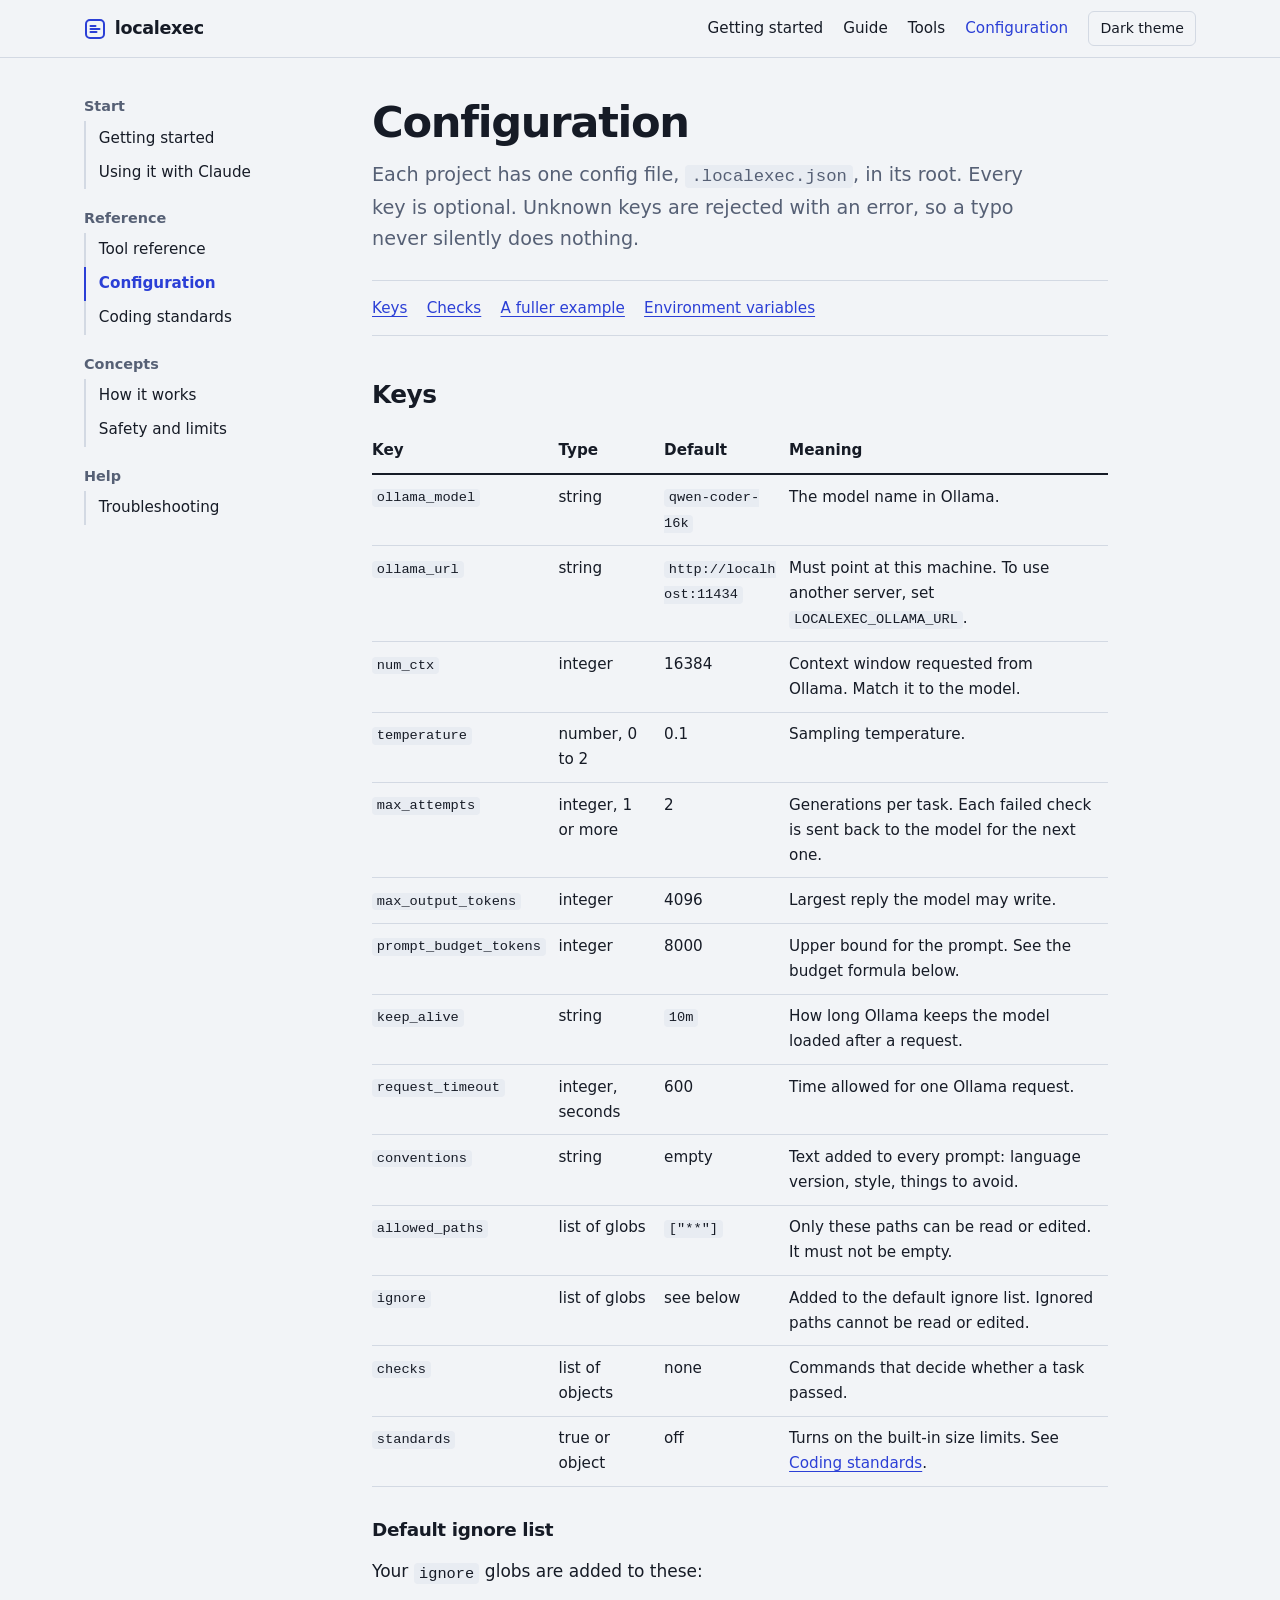
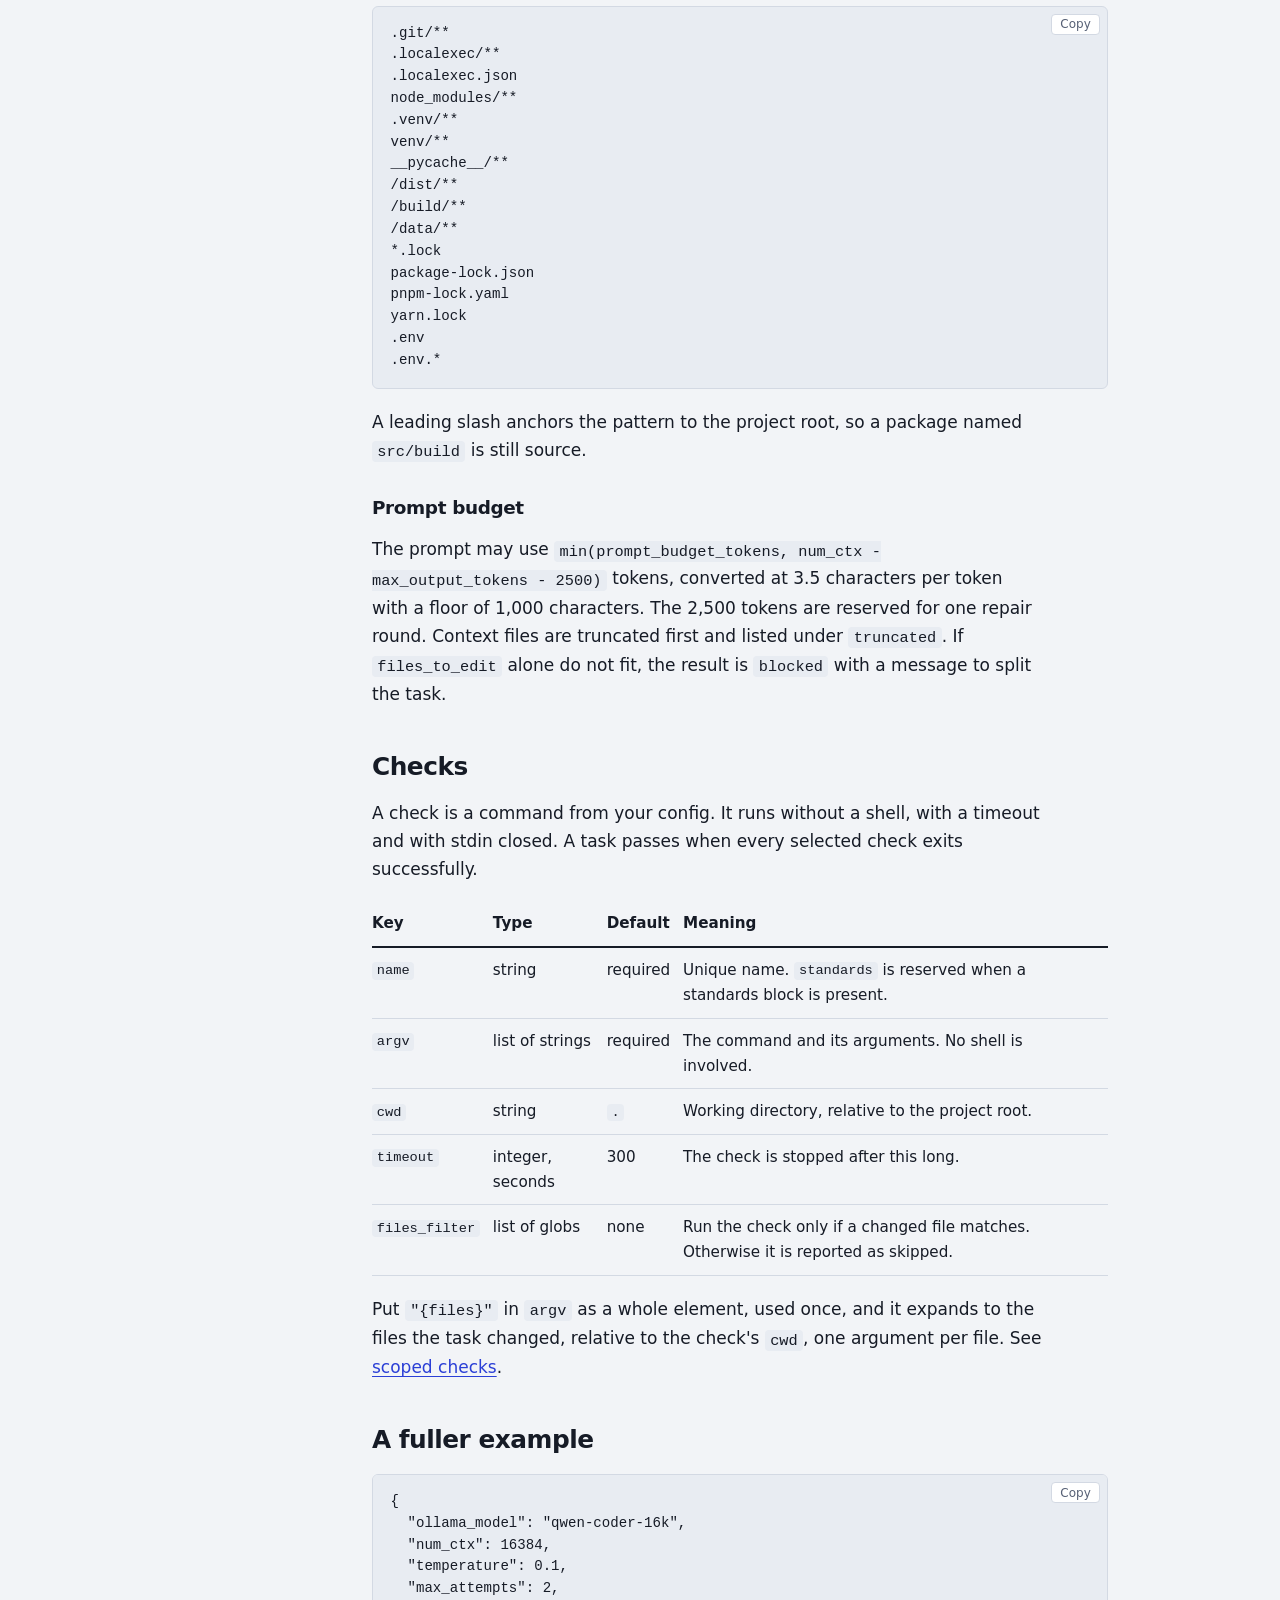
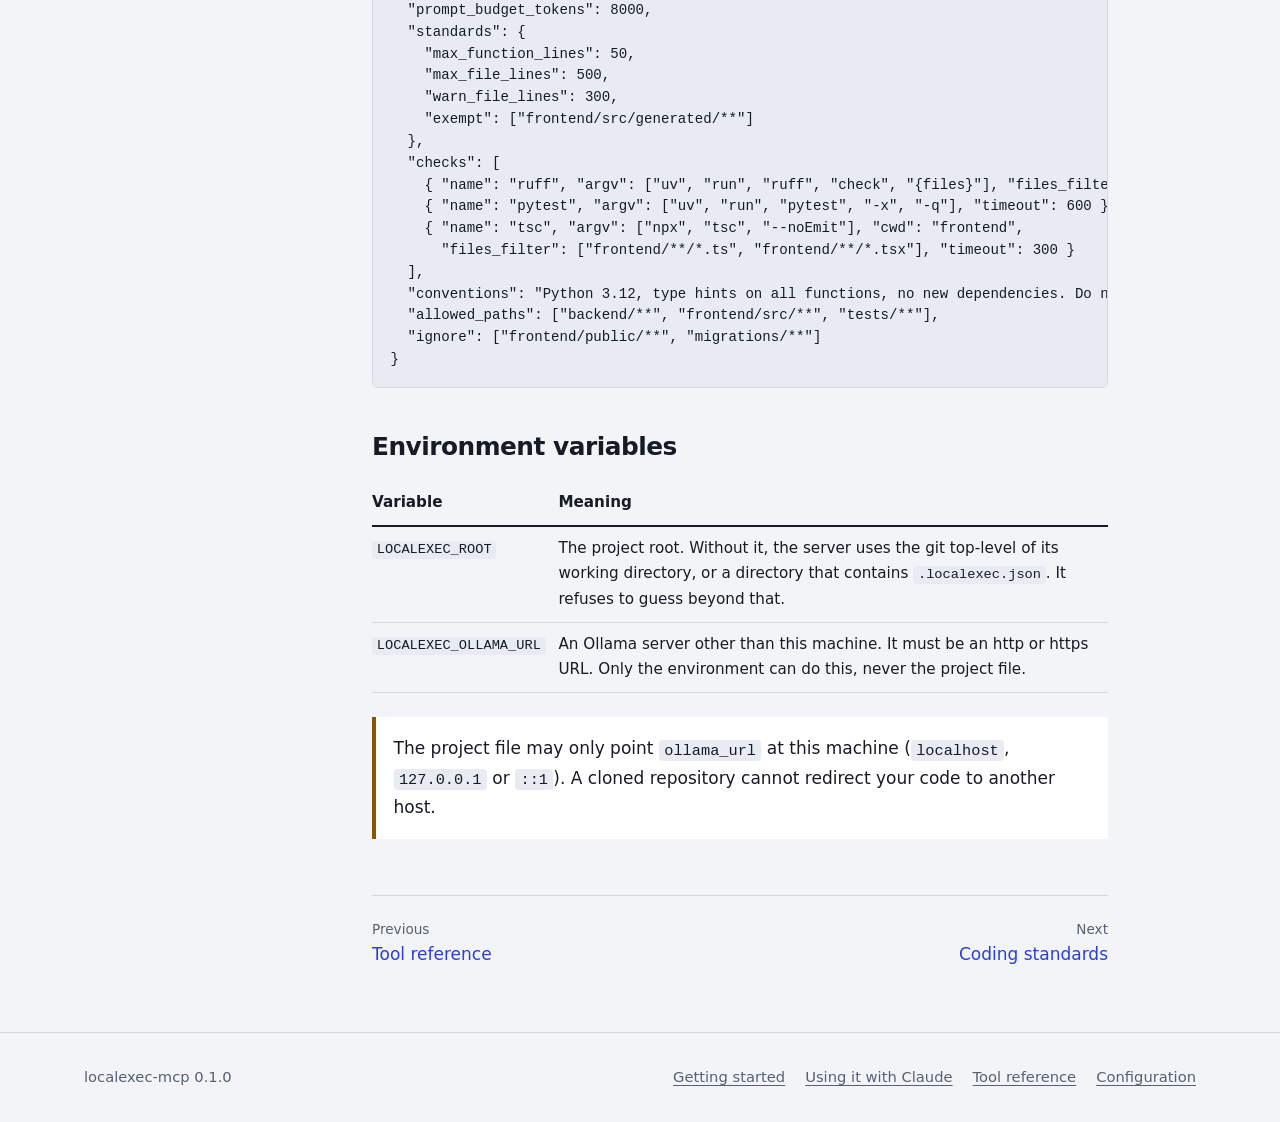
==== docs/configuration.html @ 791b04f5 "docs(site): add the tool, configuration, standards and design pages The site now documents every too" ====
<!doctype html>
<html lang="en" class="no-js">
<head>
<meta charset="utf-8">
<meta name="viewport" content="width=device-width, initial-scale=1">
<meta name="color-scheme" content="light dark">
<title>Configuration | localexec</title>
<meta name="description" content="Every key in .localexec.json, the environment variables and their defaults.">
<meta property="og:title" content="Configuration | localexec">
<meta property="og:description" content="Every key in .localexec.json, the environment variables and their defaults.">
<link rel="icon" href="data:image/svg+xml,%3Csvg xmlns='http://www.w3.org/2000/svg' viewBox='0 0 22 22' fill='none' stroke='%232b3fd6' stroke-width='2' stroke-linecap='round'%3E%3Crect x='2' y='2' width='18' height='18' rx='4'/%3E%3Cpath d='M6.5 8h5M6.5 11h9M6.5 14h6'/%3E%3C/svg%3E">
<link rel="stylesheet" href="assets/style.css">
<script>try{var t=localStorage.getItem('localexec-theme');if(t)document.documentElement.setAttribute('data-theme',t)}catch(e){}</script>
</head>
<body>
<a class="skip" href="#main">Skip to content</a>
<header class="site-header"><div class="bar"><a class="brand" href="index.html"><svg width="22" height="22" viewBox="0 0 22 22" fill="none" stroke="currentColor" stroke-width="2" stroke-linecap="round" aria-hidden="true"><rect x="2" y="2" width="18" height="18" rx="4"/><path d="M6.5 8h5M6.5 11h9M6.5 14h6"/></svg>localexec</a><nav aria-label="Primary"><a href="getting-started.html" class="hide-sm">Getting started</a><a href="guide.html" class="hide-sm">Guide</a><a href="tools.html" class="hide-sm">Tools</a><a href="configuration.html" aria-current="page" class="hide-sm">Configuration</a><button class="theme" type="button">Dark theme</button></nav></div></header>
<div class="docs"><nav class="sidebar" aria-label="Documentation"><h2>Start</h2><ul><li><a href="getting-started.html">Getting started</a></li><li><a href="guide.html">Using it with Claude</a></li></ul><h2>Reference</h2><ul><li><a href="tools.html">Tool reference</a></li><li><a href="configuration.html" aria-current="page">Configuration</a></li><li><a href="standards.html">Coding standards</a></li></ul><h2>Concepts</h2><ul><li><a href="how-it-works.html">How it works</a></li><li><a href="safety.html">Safety and limits</a></li></ul><h2>Help</h2><ul><li><a href="troubleshooting.html">Troubleshooting</a></li></ul></nav><main id="main"><article><h1>Configuration</h1><p class="lead">Each project has one config file, <code>.localexec.json</code>, in its root. Every key is optional. Unknown keys are rejected with an error, so a typo never silently does nothing.</p><ul class="toc"><li><a href="#keys">Keys</a></li><li><a href="#checks">Checks</a></li><li><a href="#example">A fuller example</a></li><li><a href="#environment">Environment variables</a></li></ul><h2 id="keys">Keys</h2><div class="table-wrap"><table><thead><tr><th>Key</th><th>Type</th><th>Default</th><th>Meaning</th></tr></thead><tbody><tr><td><code>ollama_model</code></td><td>string</td><td><code>qwen-coder-16k</code></td><td>The model name in Ollama.</td></tr><tr><td><code>ollama_url</code></td><td>string</td><td><code>http://localhost:11434</code></td><td>Must point at this machine. To use another server, set <code>LOCALEXEC_OLLAMA_URL</code>.</td></tr><tr><td><code>num_ctx</code></td><td>integer</td><td>16384</td><td>Context window requested from Ollama. Match it to the model.</td></tr><tr><td><code>temperature</code></td><td>number, 0 to 2</td><td>0.1</td><td>Sampling temperature.</td></tr><tr><td><code>max_attempts</code></td><td>integer, 1 or more</td><td>2</td><td>Generations per task. Each failed check is sent back to the model for the next one.</td></tr><tr><td><code>max_output_tokens</code></td><td>integer</td><td>4096</td><td>Largest reply the model may write.</td></tr><tr><td><code>prompt_budget_tokens</code></td><td>integer</td><td>8000</td><td>Upper bound for the prompt. See the budget formula below.</td></tr><tr><td><code>keep_alive</code></td><td>string</td><td><code>10m</code></td><td>How long Ollama keeps the model loaded after a request.</td></tr><tr><td><code>request_timeout</code></td><td>integer, seconds</td><td>600</td><td>Time allowed for one Ollama request.</td></tr><tr><td><code>conventions</code></td><td>string</td><td>empty</td><td>Text added to every prompt: language version, style, things to avoid.</td></tr><tr><td><code>allowed_paths</code></td><td>list of globs</td><td><code>["**"]</code></td><td>Only these paths can be read or edited. It must not be empty.</td></tr><tr><td><code>ignore</code></td><td>list of globs</td><td>see below</td><td>Added to the default ignore list. Ignored paths cannot be read or edited.</td></tr><tr><td><code>checks</code></td><td>list of objects</td><td>none</td><td>Commands that decide whether a task passed.</td></tr><tr><td><code>standards</code></td><td>true or object</td><td>off</td><td>Turns on the built-in size limits. See <a href="standards.html">Coding standards</a>.</td></tr></tbody></table></div><h3 id="ignore">Default ignore list</h3><p>Your <code>ignore</code> globs are added to these:</p><pre><code>.git/**
.localexec/**
.localexec.json
node_modules/**
.venv/**
venv/**
__pycache__/**
/dist/**
/build/**
/data/**
*.lock
package-lock.json
pnpm-lock.yaml
yarn.lock
.env
.env.*</code></pre><p>A leading slash anchors the pattern to the project root, so a package named <code>src/build</code> is still source.</p><h3 id="budget">Prompt budget</h3><p>The prompt may use <code>min(prompt_budget_tokens, num_ctx - max_output_tokens - 2500)</code> tokens, converted at 3.5 characters per token with a floor of 1,000 characters. The 2,500 tokens are reserved for one repair round. Context files are truncated first and listed under <code>truncated</code>. If <code>files_to_edit</code> alone do not fit, the result is <code>blocked</code> with a message to split the task.</p><h2 id="checks">Checks</h2><p>A check is a command from your config. It runs without a shell, with a timeout and with stdin closed. A task passes when every selected check exits successfully.</p><div class="table-wrap"><table><thead><tr><th>Key</th><th>Type</th><th>Default</th><th>Meaning</th></tr></thead><tbody><tr><td><code>name</code></td><td>string</td><td>required</td><td>Unique name. <code>standards</code> is reserved when a standards block is present.</td></tr><tr><td><code>argv</code></td><td>list of strings</td><td>required</td><td>The command and its arguments. No shell is involved.</td></tr><tr><td><code>cwd</code></td><td>string</td><td><code>.</code></td><td>Working directory, relative to the project root.</td></tr><tr><td><code>timeout</code></td><td>integer, seconds</td><td>300</td><td>The check is stopped after this long.</td></tr><tr><td><code>files_filter</code></td><td>list of globs</td><td>none</td><td>Run the check only if a changed file matches. Otherwise it is reported as skipped.</td></tr></tbody></table></div><p>Put <code>"{files}"</code> in <code>argv</code> as a whole element, used once, and it expands to the files the task changed, relative to the check's <code>cwd</code>, one argument per file. See <a href="standards.html#scoped">scoped checks</a>.</p><h2 id="example">A fuller example</h2><pre><code>{
  "ollama_model": "qwen-coder-16k",
  "num_ctx": 16384,
  "temperature": 0.1,
  "max_attempts": 2,
  "prompt_budget_tokens": 8000,
  "standards": {
    "max_function_lines": 50,
    "max_file_lines": 500,
    "warn_file_lines": 300,
    "exempt": ["frontend/src/generated/**"]
  },
  "checks": [
    { "name": "ruff", "argv": ["uv", "run", "ruff", "check", "{files}"], "files_filter": ["*.py"], "timeout": 120 },
    { "name": "pytest", "argv": ["uv", "run", "pytest", "-x", "-q"], "timeout": 600 },
    { "name": "tsc", "argv": ["npx", "tsc", "--noEmit"], "cwd": "frontend",
      "files_filter": ["frontend/**/*.ts", "frontend/**/*.tsx"], "timeout": 300 }
  ],
  "conventions": "Python 3.12, type hints on all functions, no new dependencies. Do not touch tests unless the spec says so.",
  "allowed_paths": ["backend/**", "frontend/src/**", "tests/**"],
  "ignore": ["frontend/public/**", "migrations/**"]
}</code></pre><h2 id="environment">Environment variables</h2><div class="table-wrap"><table><thead><tr><th>Variable</th><th>Meaning</th></tr></thead><tbody><tr><td><code>LOCALEXEC_ROOT</code></td><td>The project root. Without it, the server uses the git top-level of its working directory, or a directory that contains <code>.localexec.json</code>. It refuses to guess beyond that.</td></tr><tr><td><code>LOCALEXEC_OLLAMA_URL</code></td><td>An Ollama server other than this machine. It must be an http or https URL. Only the environment can do this, never the project file.</td></tr></tbody></table></div><div class="callout warn"><p>The project file may only point <code>ollama_url</code> at this machine (<code>localhost</code>, <code>127.0.0.1</code> or <code>::1</code>). A cloned repository cannot redirect your code to another host.</p></div><div class="pager"><a class="prev" href="tools.html"><small>Previous</small>Tool reference</a><a class="next" href="standards.html"><small>Next</small>Coding standards</a></div></article></main></div>
<footer class="site-footer"><div class="wrap"><span>localexec-mcp 0.1.0</span><span><a href="getting-started.html">Getting started</a><a href="guide.html">Using it with Claude</a><a href="tools.html">Tool reference</a><a href="configuration.html">Configuration</a></span></div></footer>
<script src="assets/site.js"></script>
</body>
</html>
---- docs/assets/style.css ----
:root {
  --paper: #f2f4f7; --surface: #ffffff; --ink: #161b26; --muted: #566075; --rule: #d3d9e3;
  --accent: #2b3fd6; --on-accent: #ffffff; --pass: #13734a; --fail: #b3261e; --warn: #8a5700; --code: #e8ecf2;
  --font: system-ui, -apple-system, "Segoe UI", Roboto, "Helvetica Neue", Arial, sans-serif;
  --mono: ui-monospace, "Cascadia Code", "SF Mono", Menlo, Consolas, "Liberation Mono", monospace;
  color-scheme: light;
}
@media (prefers-color-scheme: dark) {
  :root:not([data-theme="light"]) {
    --paper: #0e121a; --surface: #151b26; --ink: #e7ebf3; --muted: #9aa5ba; --rule: #263041;
    --accent: #9db0ff; --on-accent: #0e121a; --pass: #5fd49a; --fail: #ff8a80; --warn: #e6b04c; --code: #111826;
    color-scheme: dark;
  }
}
:root[data-theme="dark"] {
  --paper: #0e121a; --surface: #151b26; --ink: #e7ebf3; --muted: #9aa5ba; --rule: #263041;
  --accent: #9db0ff; --on-accent: #0e121a; --pass: #5fd49a; --fail: #ff8a80; --warn: #e6b04c; --code: #111826;
  color-scheme: dark;
}

* { box-sizing: border-box; }
html { -webkit-text-size-adjust: 100%; scroll-padding-top: 5rem; }
body { margin: 0; background: var(--paper); color: var(--ink); font: 400 1.0625rem/1.65 var(--font); }
a { color: var(--accent); text-underline-offset: 0.18em; }
a:hover { text-decoration-thickness: 2px; }
:focus-visible { outline: 3px solid var(--accent); outline-offset: 2px; border-radius: 2px; }
h1, h2, h3 { line-height: 1.15; letter-spacing: -0.02em; font-weight: 760; }
.skip { position: absolute; left: -999px; top: 0.5rem; background: var(--accent); color: var(--on-accent); padding: 0.5rem 0.9rem; z-index: 20; }
.skip:focus { left: 0.5rem; }

/* header */
.site-header { position: sticky; top: 0; z-index: 10; background: var(--paper); border-bottom: 1px solid var(--rule); }
.bar { max-width: 72rem; margin: 0 auto; padding: 0.7rem 1.25rem; display: flex; align-items: center; gap: 1.5rem; }
.brand { display: flex; align-items: center; gap: 0.55rem; font-weight: 780; letter-spacing: -0.02em; font-size: 1.1rem; color: var(--ink); text-decoration: none; }
.brand svg { color: var(--accent); }
.bar nav { margin-left: auto; display: flex; gap: 1.25rem; align-items: center; }
.bar nav a { color: var(--ink); text-decoration: none; font-size: 0.95rem; }
.bar nav a:hover, .bar nav a[aria-current="page"] { color: var(--accent); }
.theme { font: inherit; font-size: 0.88rem; color: var(--ink); background: transparent; border: 1px solid var(--rule); border-radius: 6px; padding: 0.3rem 0.7rem; cursor: pointer; }
.theme:hover { border-color: var(--accent); }
.no-js .theme { display: none; }

/* shared blocks */
.wrap { max-width: 72rem; margin: 0 auto; padding: 4rem 1.25rem; }
.band { border-top: 1px solid var(--rule); }
.btn { display: inline-block; padding: 0.7rem 1.25rem; border-radius: 6px; font-weight: 650; text-decoration: none; border: 2px solid var(--accent); }
.btn.primary { background: var(--accent); color: var(--on-accent); }
.btn.quiet { color: var(--accent); }
.btn:hover { text-decoration: underline; text-decoration-thickness: 2px; }
code { font-family: var(--mono); font-size: 0.9em; background: var(--code); padding: 0.1em 0.35em; border-radius: 4px; }
pre { position: relative; background: var(--code); border: 1px solid var(--rule); border-radius: 6px; padding: 1rem 1.1rem; overflow: auto; font: 0.88rem/1.55 var(--mono); margin: 1.2rem 0; }
:not(pre) > code { overflow-wrap: anywhere; }
td:first-child code { overflow-wrap: normal; white-space: nowrap; }
pre code { background: none; padding: 0; font-size: inherit; }
.has-copy { padding-right: 4.6rem; }
.copy { position: absolute; top: 0.45rem; right: 0.45rem; font: 0.75rem var(--font); color: var(--muted); background: var(--surface); border: 1px solid var(--rule); border-radius: 4px; padding: 0.15rem 0.5rem; cursor: pointer; }
.copy:hover { color: var(--accent); border-color: var(--accent); }
table { width: 100%; border-collapse: collapse; font-size: 0.95rem; }
th, td { text-align: left; vertical-align: top; padding: 0.6rem 0.8rem 0.6rem 0; border-bottom: 1px solid var(--rule); }
th { font-weight: 650; border-bottom: 2px solid var(--ink); }
.table-wrap { overflow-x: auto; margin: 1.2rem 0; }
.callout { border-left: 4px solid var(--accent); background: var(--surface); padding: 0.8rem 1.1rem; margin: 1.5rem 0; }
.callout.warn { border-color: var(--warn); }
.callout p { margin: 0.3rem 0; }
.st { font-weight: 700; }
.st.passed { color: var(--pass); } .st.failed, .st.error { color: var(--fail); } .st.blocked, .st.edit_failed { color: var(--warn); }

/* landing: hero and ticket */
.hero { max-width: 72rem; margin: 0 auto; padding: 4.5rem 1.25rem 4rem; display: grid; grid-template-columns: minmax(0, 1fr) minmax(0, 1.05fr); gap: 3.5rem; align-items: start; }
.hero h1 { font-size: clamp(2.4rem, 5.4vw, 4.1rem); line-height: 1.02; letter-spacing: -0.035em; margin: 0 0 1.4rem; max-width: 11ch; }
.hero .lede { font-size: 1.2rem; color: var(--muted); max-width: 33rem; margin: 0 0 2rem; }
.hero .actions { display: flex; flex-wrap: wrap; gap: 0.8rem; }
.ticket { position: relative; background: var(--surface); border: 1px solid var(--rule); border-radius: 8px; font-size: 0.9rem; box-shadow: 0 18px 40px -26px rgba(22, 27, 38, 0.55); }
.ticket-head { display: flex; justify-content: space-between; gap: 1rem; padding: 0.8rem 1.1rem; border-bottom: 1px solid var(--rule); font: 0.82rem var(--mono); color: var(--muted); }
.ticket-head b { color: var(--ink); font-weight: 650; }
.ticket section { position: relative; padding: 1rem 1.1rem 1.1rem; }
.ticket section + section { border-top: 2px dashed var(--rule); }
.ticket section + section::before, .ticket section + section::after { content: ""; position: absolute; top: -10px; width: 18px; height: 18px; border-radius: 50%; background: var(--paper); border: 1px solid var(--rule); }
.ticket section + section::before { left: -10px; }
.ticket section + section::after { right: -10px; }
.ticket h2 { font: 650 0.8rem/1.2 var(--font); color: var(--muted); letter-spacing: 0; margin: 0 0 0.6rem; }
.ticket pre { margin: 0; border: 0; background: transparent; padding: 0; font-size: 0.82rem; white-space: pre-wrap; overflow: visible; }
.diff .add { display: block; background: rgba(19, 115, 74, 0.16); }
.diff .del { display: block; background: rgba(179, 38, 30, 0.14); }
.stamp { position: absolute; right: 1.1rem; top: 0.75rem; border: 2px solid var(--pass); color: var(--pass); border-radius: 4px; padding: 0.05rem 0.5rem; font: 700 0.85rem var(--mono); transform: rotate(-3deg); }
@media (prefers-reduced-motion: no-preference) {
  .ticket section { animation: feed 0.6s cubic-bezier(0.2, 0.7, 0.2, 1) both; }
  .ticket section:nth-of-type(2) { animation-delay: 0.18s; }
  .ticket section:nth-of-type(3) { animation-delay: 0.36s; }
}
@keyframes feed { from { opacity: 0; transform: translateY(-12px); } to { opacity: 1; transform: none; } }

/* landing: sections */
.band h2 { font-size: clamp(1.7rem, 3.2vw, 2.3rem); margin: 0 0 1.6rem; max-width: 24ch; }
.steps { list-style: none; counter-reset: s; padding: 0; margin: 0; display: grid; grid-template-columns: repeat(5, 1fr); gap: 1.5rem; }
.steps li { counter-increment: s; border-top: 2px solid var(--ink); padding-top: 0.9rem; font-size: 0.97rem; }
.steps li::before { content: counter(s); display: block; font: 700 1.5rem/1 var(--font); color: var(--accent); margin-bottom: 0.5rem; }
.steps strong { display: block; margin-bottom: 0.25rem; }
.pairs { display: grid; grid-template-columns: 1fr 1fr; gap: 0 4rem; }
.pairs div { border-top: 1px solid var(--rule); padding: 1.1rem 0 1.4rem; }
.pairs h3 { font-size: 1.15rem; margin: 0 0 0.35rem; }
.pairs p { margin: 0; color: var(--muted); max-width: 34rem; }
.split { display: grid; grid-template-columns: minmax(0, 1fr) minmax(0, 1fr); gap: 4rem; align-items: center; }
.gauge { position: relative; height: 14px; margin: 2.4rem 0 3.1rem; background: linear-gradient(90deg, rgba(19, 115, 74, 0.35) 0 var(--soft, 100%), rgba(138, 87, 0, 0.38) var(--soft, 100%) 100%); border-radius: 3px; }
.gauge::before { content: ""; position: absolute; inset: 0; background: repeating-linear-gradient(90deg, transparent 0 calc(10% - 1px), var(--paper) calc(10% - 1px) 10%); }
.gauge .mark { position: absolute; top: -8px; bottom: -8px; width: 2px; background: var(--ink); }
.gauge .mark span { position: absolute; top: 100%; left: 50%; transform: translateX(-50%); margin-top: 0.3rem; font-size: 0.8rem; white-space: nowrap; color: var(--muted); }
.gauge .mark.end span { left: auto; right: 0; transform: none; }
.gauge-title { font-weight: 650; margin: 0; }
.stack { list-style: none; counter-reset: q; padding: 0; margin: 0; max-width: 46rem; }
.stack > li { counter-increment: q; position: relative; padding: 0 0 1.6rem 3.2rem; }
.stack > li::before { content: counter(q); position: absolute; left: 0; top: -0.15rem; width: 2.1rem; height: 2.1rem; border: 2px solid var(--accent); color: var(--accent); border-radius: 50%; display: grid; place-items: center; font-weight: 700; }
.stack p { margin: 0 0 0.3rem; }
.stack pre { margin: 0.6rem 0 0; }

/* footer */
.site-footer { border-top: 1px solid var(--rule); color: var(--muted); font-size: 0.92rem; }
.site-footer .wrap { padding: 2rem 1.25rem; display: flex; flex-wrap: wrap; gap: 0.6rem 1.5rem; justify-content: space-between; }
.site-footer a { color: var(--muted); }
.site-footer .wrap > span:last-child { display: flex; flex-wrap: wrap; gap: 0.4rem 1.25rem; }

/* docs pages */
.docs { max-width: 72rem; margin: 0 auto; padding: 2.5rem 1.25rem 4rem; display: grid; grid-template-columns: 14.5rem minmax(0, 1fr); gap: 3.5rem; }
.sidebar { position: sticky; top: 5rem; align-self: start; font-size: 0.95rem; }
.sidebar h2 { font-size: 0.9rem; letter-spacing: 0; margin: 1.3rem 0 0.4rem; color: var(--muted); font-weight: 650; }
.sidebar h2:first-child { margin-top: 0; }
.sidebar ul { list-style: none; margin: 0; padding: 0; }
.sidebar a { display: block; padding: 0.28rem 0 0.28rem 0.8rem; border-left: 2px solid var(--rule); color: var(--ink); text-decoration: none; }
.sidebar a:hover { color: var(--accent); border-color: var(--accent); }
.sidebar a[aria-current="page"] { border-color: var(--accent); color: var(--accent); font-weight: 650; }
article { min-width: 0; max-width: 46rem; }
article h1 { font-size: clamp(2rem, 4vw, 2.7rem); letter-spacing: -0.03em; margin: 0 0 0.7rem; }
article .lead { font-size: 1.2rem; color: var(--muted); margin: 0 0 1.6rem; }
article h2 { font-size: 1.55rem; margin: 2.8rem 0 0.8rem; }
article h3 { font-size: 1.15rem; margin: 2rem 0 0.5rem; }
article p, article li { max-width: 42rem; }
article ul, article ol { padding-left: 1.3rem; }
article li { margin: 0.3rem 0; }
.toc { display: flex; flex-wrap: wrap; gap: 0.4rem 1.2rem; list-style: none; padding: 0.9rem 0; margin: 0 0 1rem; border-top: 1px solid var(--rule); border-bottom: 1px solid var(--rule); font-size: 0.95rem; }
.toc li { margin: 0; }
.pager { display: flex; justify-content: space-between; gap: 1rem; margin-top: 3.5rem; padding-top: 1.4rem; border-top: 1px solid var(--rule); }
.pager a { text-decoration: none; display: block; }
.pager small { display: block; color: var(--muted); font-size: 0.85rem; }
.pager .next { text-align: right; margin-left: auto; }

@media (max-width: 900px) {
  .hero, .split, .pairs { grid-template-columns: minmax(0, 1fr); }
  .hero { padding-top: 2.5rem; gap: 2.5rem; }
  .pairs { gap: 0; }
  .steps { grid-template-columns: minmax(0, 1fr); }
  .docs { grid-template-columns: minmax(0, 1fr); gap: 1.5rem; padding-top: 1.5rem; }
  .sidebar { position: static; }
  .sidebar h2 { display: none; }
  .sidebar ul { display: flex; flex-wrap: wrap; gap: 0.4rem; }
  .sidebar a { border: 1px solid var(--rule); border-radius: 999px; padding: 0.25rem 0.8rem; }
  .sidebar a[aria-current="page"] { border-color: var(--accent); }
}
@media (max-width: 640px) {
  .bar nav a.hide-sm { display: none; }
  .wrap { padding: 2.75rem 1.25rem; }
}

.diff span { display: block; }
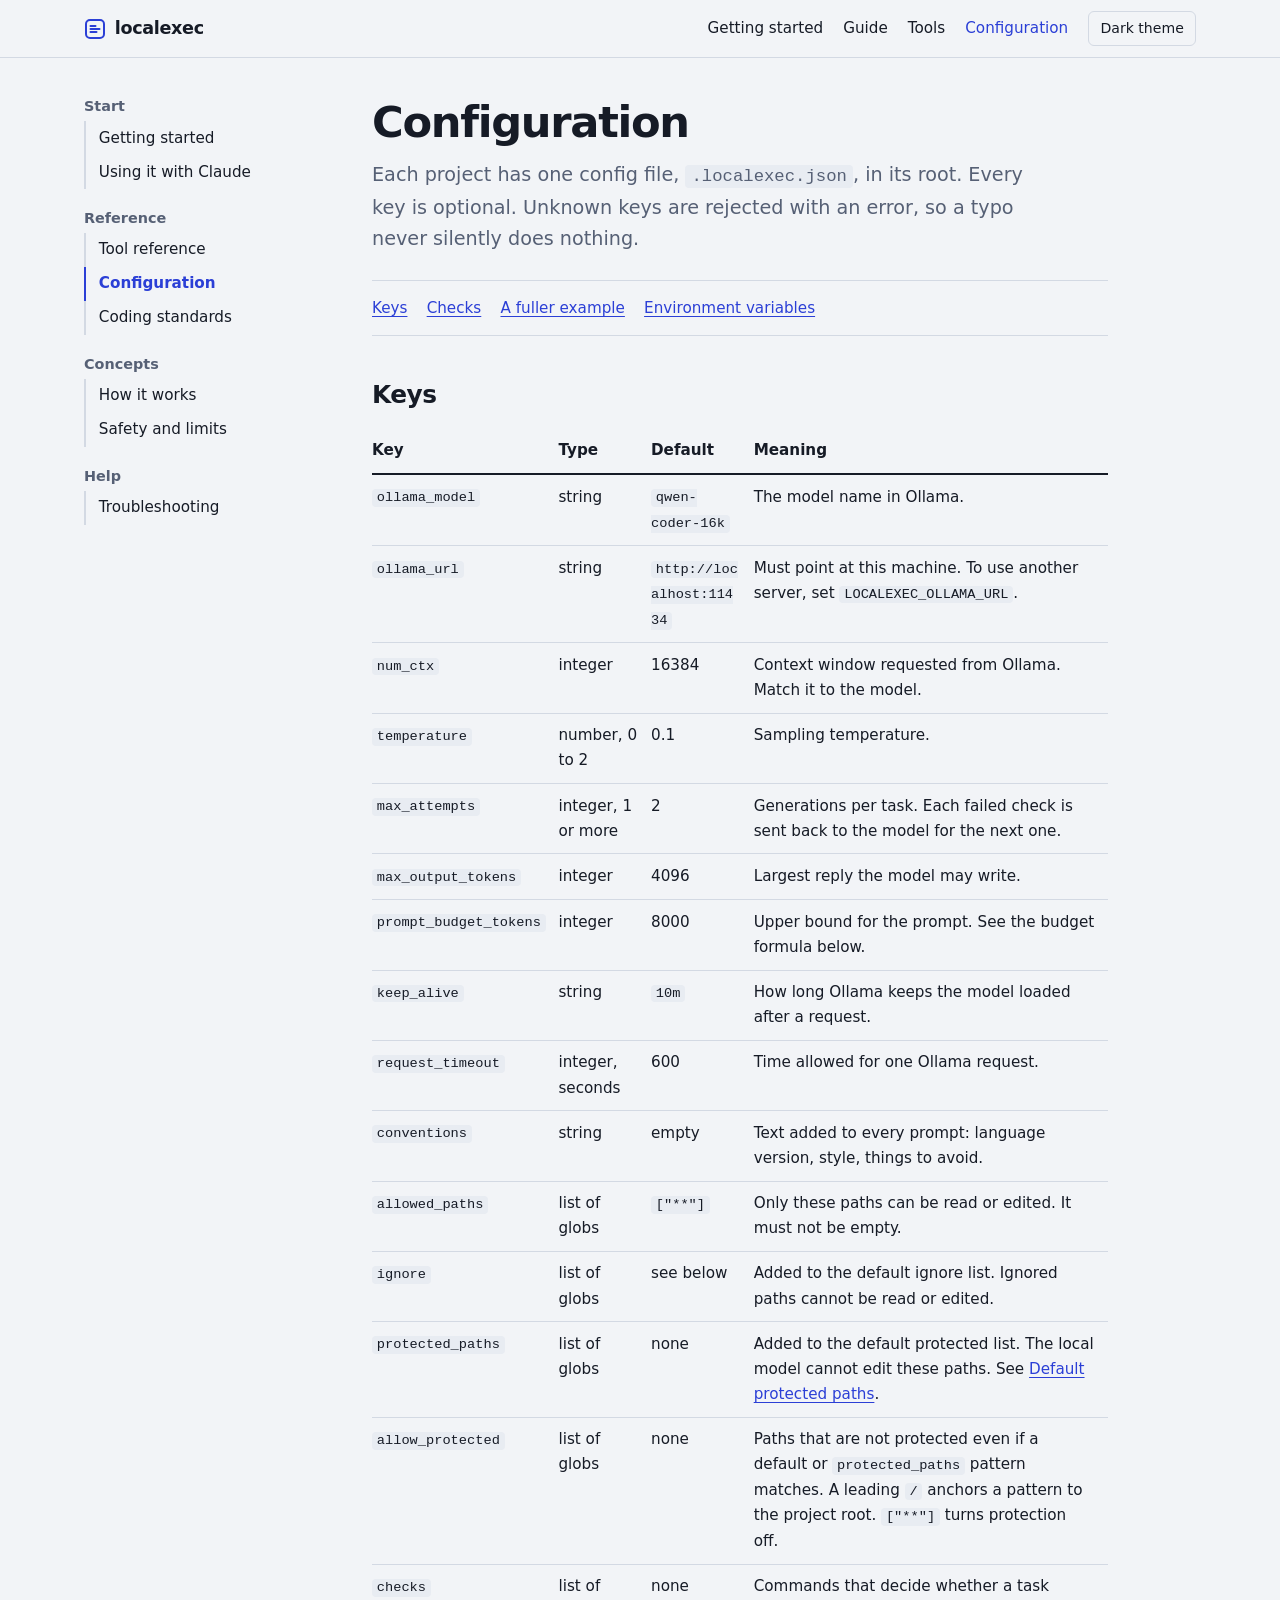
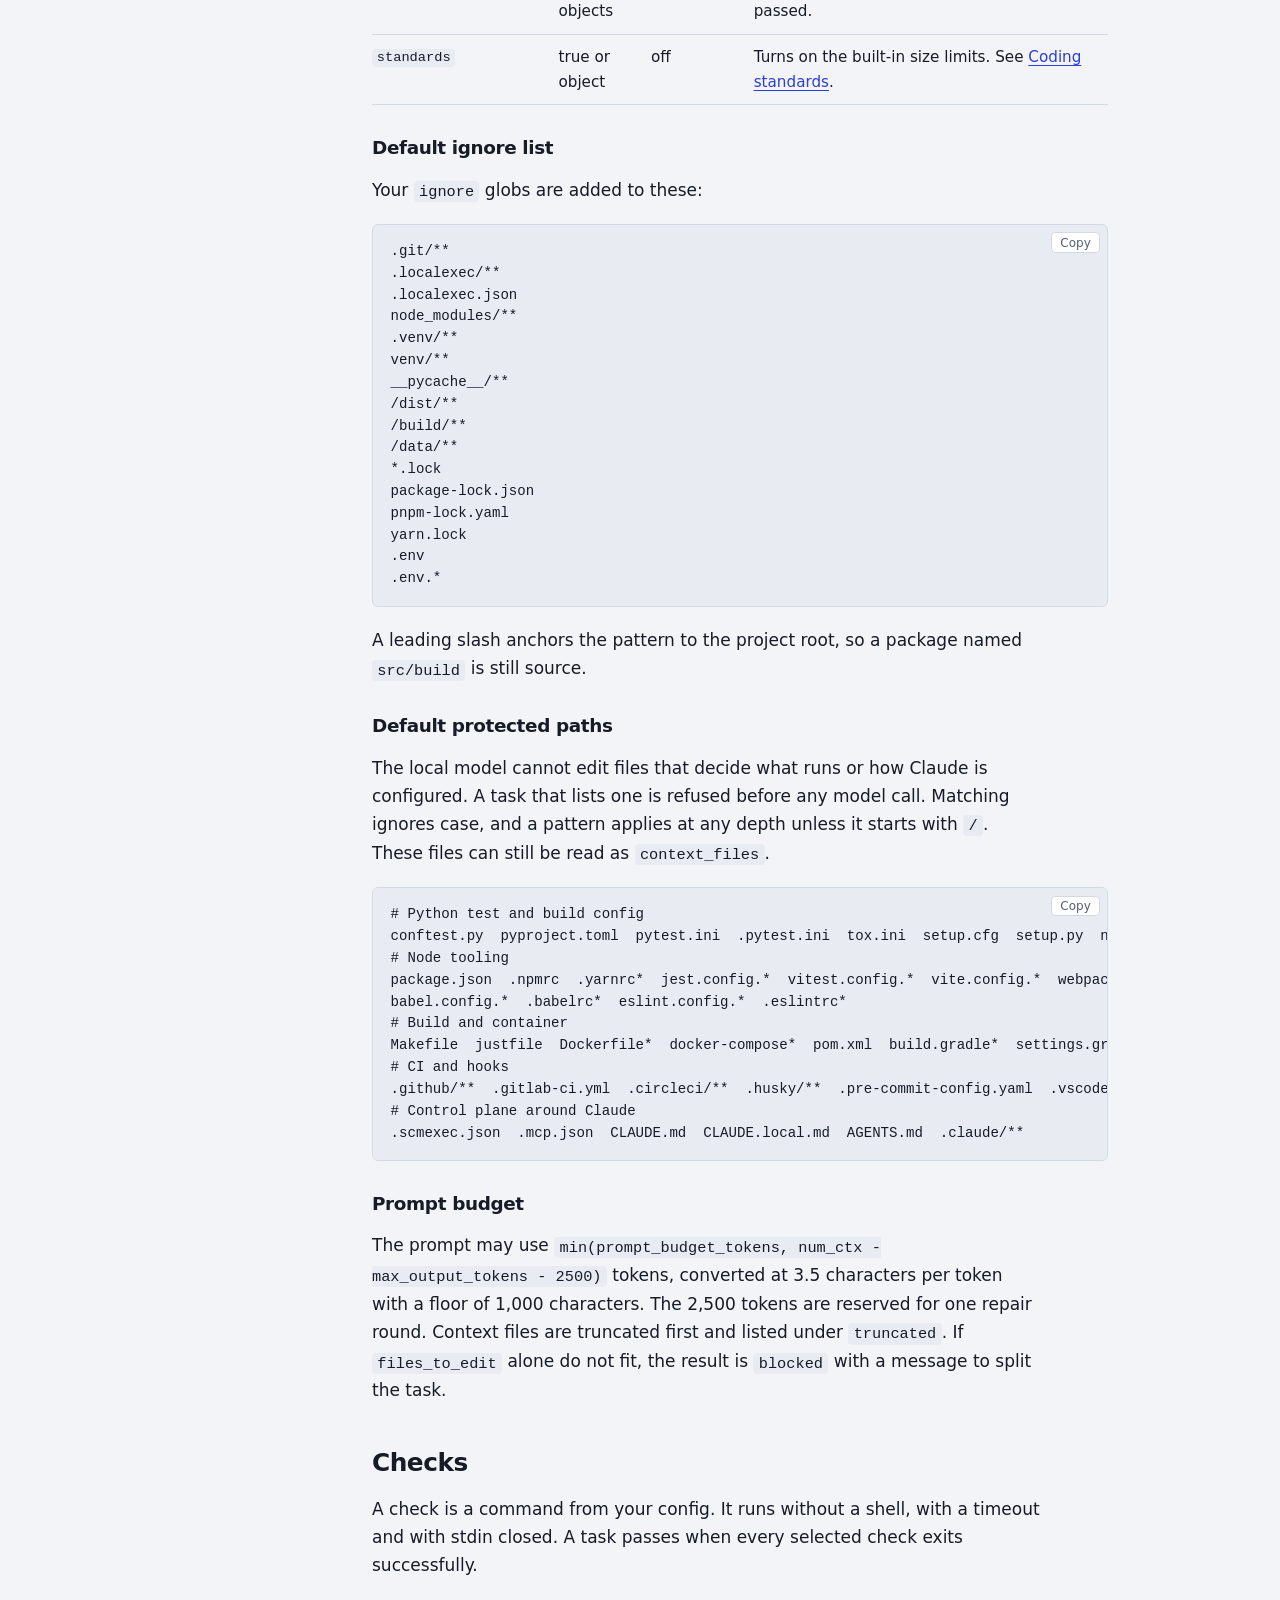
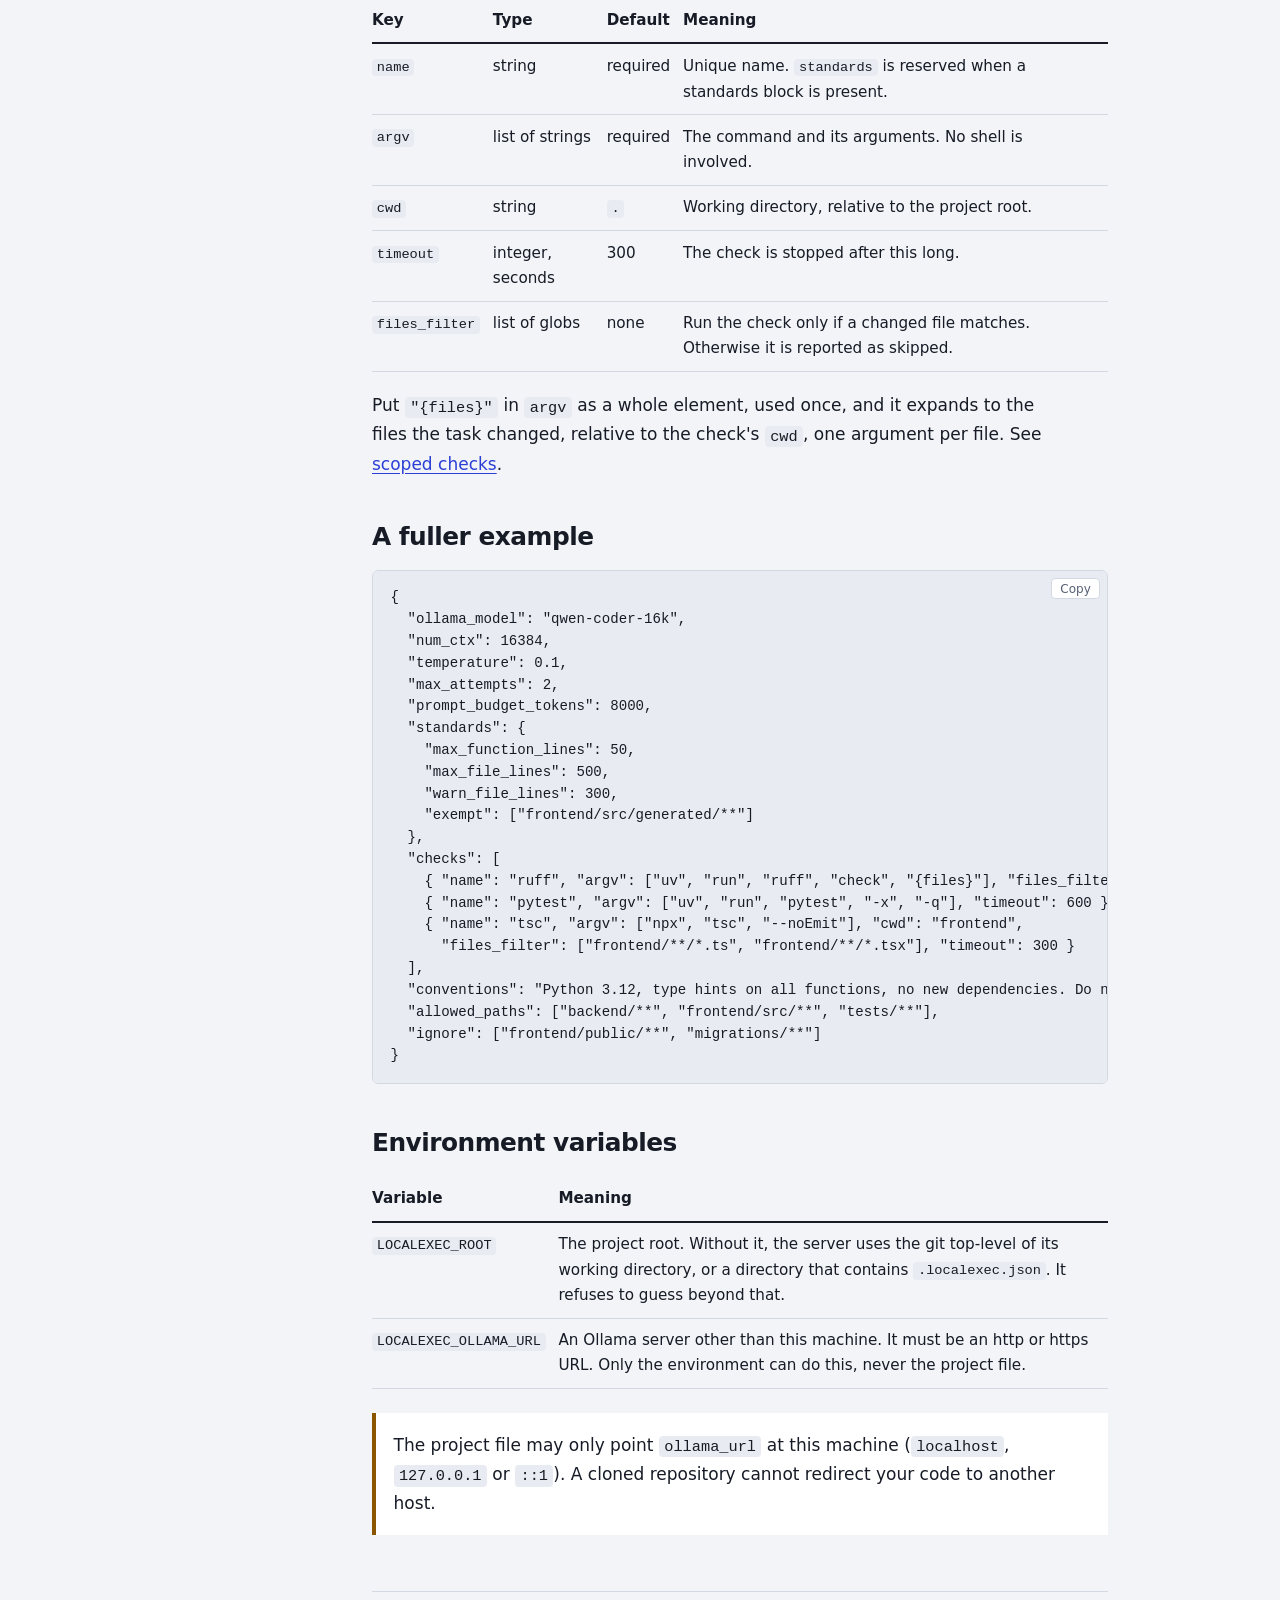
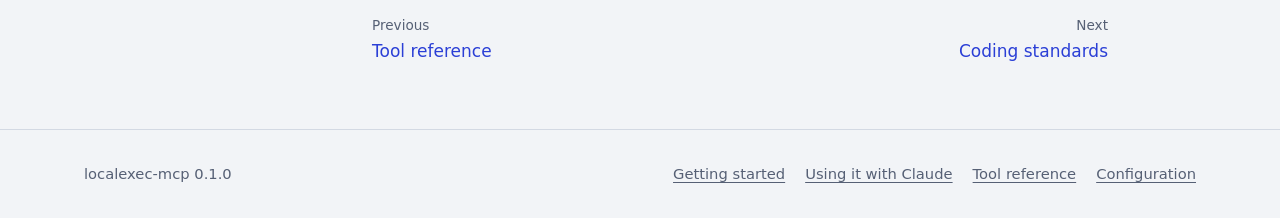
==== commit 0c0c2b87: "docs(safety): explain protected paths and the unsandboxed checks The safety page said the local mode" ====
--- a/docs/configuration.html
+++ b/docs/configuration.html
@@ -15,7 +15,7 @@
 <body>
 <a class="skip" href="#main">Skip to content</a>
 <header class="site-header"><div class="bar"><a class="brand" href="index.html"><svg width="22" height="22" viewBox="0 0 22 22" fill="none" stroke="currentColor" stroke-width="2" stroke-linecap="round" aria-hidden="true"><rect x="2" y="2" width="18" height="18" rx="4"/><path d="M6.5 8h5M6.5 11h9M6.5 14h6"/></svg>localexec</a><nav aria-label="Primary"><a href="getting-started.html" class="hide-sm">Getting started</a><a href="guide.html" class="hide-sm">Guide</a><a href="tools.html" class="hide-sm">Tools</a><a href="configuration.html" aria-current="page" class="hide-sm">Configuration</a><button class="theme" type="button">Dark theme</button></nav></div></header>
-<div class="docs"><nav class="sidebar" aria-label="Documentation"><h2>Start</h2><ul><li><a href="getting-started.html">Getting started</a></li><li><a href="guide.html">Using it with Claude</a></li></ul><h2>Reference</h2><ul><li><a href="tools.html">Tool reference</a></li><li><a href="configuration.html" aria-current="page">Configuration</a></li><li><a href="standards.html">Coding standards</a></li></ul><h2>Concepts</h2><ul><li><a href="how-it-works.html">How it works</a></li><li><a href="safety.html">Safety and limits</a></li></ul><h2>Help</h2><ul><li><a href="troubleshooting.html">Troubleshooting</a></li></ul></nav><main id="main"><article><h1>Configuration</h1><p class="lead">Each project has one config file, <code>.localexec.json</code>, in its root. Every key is optional. Unknown keys are rejected with an error, so a typo never silently does nothing.</p><ul class="toc"><li><a href="#keys">Keys</a></li><li><a href="#checks">Checks</a></li><li><a href="#example">A fuller example</a></li><li><a href="#environment">Environment variables</a></li></ul><h2 id="keys">Keys</h2><div class="table-wrap"><table><thead><tr><th>Key</th><th>Type</th><th>Default</th><th>Meaning</th></tr></thead><tbody><tr><td><code>ollama_model</code></td><td>string</td><td><code>qwen-coder-16k</code></td><td>The model name in Ollama.</td></tr><tr><td><code>ollama_url</code></td><td>string</td><td><code>http://localhost:11434</code></td><td>Must point at this machine. To use another server, set <code>LOCALEXEC_OLLAMA_URL</code>.</td></tr><tr><td><code>num_ctx</code></td><td>integer</td><td>16384</td><td>Context window requested from Ollama. Match it to the model.</td></tr><tr><td><code>temperature</code></td><td>number, 0 to 2</td><td>0.1</td><td>Sampling temperature.</td></tr><tr><td><code>max_attempts</code></td><td>integer, 1 or more</td><td>2</td><td>Generations per task. Each failed check is sent back to the model for the next one.</td></tr><tr><td><code>max_output_tokens</code></td><td>integer</td><td>4096</td><td>Largest reply the model may write.</td></tr><tr><td><code>prompt_budget_tokens</code></td><td>integer</td><td>8000</td><td>Upper bound for the prompt. See the budget formula below.</td></tr><tr><td><code>keep_alive</code></td><td>string</td><td><code>10m</code></td><td>How long Ollama keeps the model loaded after a request.</td></tr><tr><td><code>request_timeout</code></td><td>integer, seconds</td><td>600</td><td>Time allowed for one Ollama request.</td></tr><tr><td><code>conventions</code></td><td>string</td><td>empty</td><td>Text added to every prompt: language version, style, things to avoid.</td></tr><tr><td><code>allowed_paths</code></td><td>list of globs</td><td><code>["**"]</code></td><td>Only these paths can be read or edited. It must not be empty.</td></tr><tr><td><code>ignore</code></td><td>list of globs</td><td>see below</td><td>Added to the default ignore list. Ignored paths cannot be read or edited.</td></tr><tr><td><code>checks</code></td><td>list of objects</td><td>none</td><td>Commands that decide whether a task passed.</td></tr><tr><td><code>standards</code></td><td>true or object</td><td>off</td><td>Turns on the built-in size limits. See <a href="standards.html">Coding standards</a>.</td></tr></tbody></table></div><h3 id="ignore">Default ignore list</h3><p>Your <code>ignore</code> globs are added to these:</p><pre><code>.git/**
+<div class="docs"><nav class="sidebar" aria-label="Documentation"><h2>Start</h2><ul><li><a href="getting-started.html">Getting started</a></li><li><a href="guide.html">Using it with Claude</a></li></ul><h2>Reference</h2><ul><li><a href="tools.html">Tool reference</a></li><li><a href="configuration.html" aria-current="page">Configuration</a></li><li><a href="standards.html">Coding standards</a></li></ul><h2>Concepts</h2><ul><li><a href="how-it-works.html">How it works</a></li><li><a href="safety.html">Safety and limits</a></li></ul><h2>Help</h2><ul><li><a href="troubleshooting.html">Troubleshooting</a></li></ul></nav><main id="main"><article><h1>Configuration</h1><p class="lead">Each project has one config file, <code>.localexec.json</code>, in its root. Every key is optional. Unknown keys are rejected with an error, so a typo never silently does nothing.</p><ul class="toc"><li><a href="#keys">Keys</a></li><li><a href="#checks">Checks</a></li><li><a href="#example">A fuller example</a></li><li><a href="#environment">Environment variables</a></li></ul><h2 id="keys">Keys</h2><div class="table-wrap"><table><thead><tr><th>Key</th><th>Type</th><th>Default</th><th>Meaning</th></tr></thead><tbody><tr><td><code>ollama_model</code></td><td>string</td><td><code>qwen-coder-16k</code></td><td>The model name in Ollama.</td></tr><tr><td><code>ollama_url</code></td><td>string</td><td><code>http://localhost:11434</code></td><td>Must point at this machine. To use another server, set <code>LOCALEXEC_OLLAMA_URL</code>.</td></tr><tr><td><code>num_ctx</code></td><td>integer</td><td>16384</td><td>Context window requested from Ollama. Match it to the model.</td></tr><tr><td><code>temperature</code></td><td>number, 0 to 2</td><td>0.1</td><td>Sampling temperature.</td></tr><tr><td><code>max_attempts</code></td><td>integer, 1 or more</td><td>2</td><td>Generations per task. Each failed check is sent back to the model for the next one.</td></tr><tr><td><code>max_output_tokens</code></td><td>integer</td><td>4096</td><td>Largest reply the model may write.</td></tr><tr><td><code>prompt_budget_tokens</code></td><td>integer</td><td>8000</td><td>Upper bound for the prompt. See the budget formula below.</td></tr><tr><td><code>keep_alive</code></td><td>string</td><td><code>10m</code></td><td>How long Ollama keeps the model loaded after a request.</td></tr><tr><td><code>request_timeout</code></td><td>integer, seconds</td><td>600</td><td>Time allowed for one Ollama request.</td></tr><tr><td><code>conventions</code></td><td>string</td><td>empty</td><td>Text added to every prompt: language version, style, things to avoid.</td></tr><tr><td><code>allowed_paths</code></td><td>list of globs</td><td><code>["**"]</code></td><td>Only these paths can be read or edited. It must not be empty.</td></tr><tr><td><code>ignore</code></td><td>list of globs</td><td>see below</td><td>Added to the default ignore list. Ignored paths cannot be read or edited.</td></tr><tr><td><code>protected_paths</code></td><td>list of globs</td><td>none</td><td>Added to the default protected list. The local model cannot edit these paths. See <a href="#protected">Default protected paths</a>.</td></tr><tr><td><code>allow_protected</code></td><td>list of globs</td><td>none</td><td>Paths that are not protected even if a default or <code>protected_paths</code> pattern matches. A leading <code>/</code> anchors a pattern to the project root. <code>["**"]</code> turns protection off.</td></tr><tr><td><code>checks</code></td><td>list of objects</td><td>none</td><td>Commands that decide whether a task passed.</td></tr><tr><td><code>standards</code></td><td>true or object</td><td>off</td><td>Turns on the built-in size limits. See <a href="standards.html">Coding standards</a>.</td></tr></tbody></table></div><h3 id="ignore">Default ignore list</h3><p>Your <code>ignore</code> globs are added to these:</p><pre><code>.git/**
 .localexec/**
 .localexec.json
 node_modules/**
@@ -30,7 +30,17 @@
 pnpm-lock.yaml
 yarn.lock
 .env
-.env.*</code></pre><p>A leading slash anchors the pattern to the project root, so a package named <code>src/build</code> is still source.</p><h3 id="budget">Prompt budget</h3><p>The prompt may use <code>min(prompt_budget_tokens, num_ctx - max_output_tokens - 2500)</code> tokens, converted at 3.5 characters per token with a floor of 1,000 characters. The 2,500 tokens are reserved for one repair round. Context files are truncated first and listed under <code>truncated</code>. If <code>files_to_edit</code> alone do not fit, the result is <code>blocked</code> with a message to split the task.</p><h2 id="checks">Checks</h2><p>A check is a command from your config. It runs without a shell, with a timeout and with stdin closed. A task passes when every selected check exits successfully.</p><div class="table-wrap"><table><thead><tr><th>Key</th><th>Type</th><th>Default</th><th>Meaning</th></tr></thead><tbody><tr><td><code>name</code></td><td>string</td><td>required</td><td>Unique name. <code>standards</code> is reserved when a standards block is present.</td></tr><tr><td><code>argv</code></td><td>list of strings</td><td>required</td><td>The command and its arguments. No shell is involved.</td></tr><tr><td><code>cwd</code></td><td>string</td><td><code>.</code></td><td>Working directory, relative to the project root.</td></tr><tr><td><code>timeout</code></td><td>integer, seconds</td><td>300</td><td>The check is stopped after this long.</td></tr><tr><td><code>files_filter</code></td><td>list of globs</td><td>none</td><td>Run the check only if a changed file matches. Otherwise it is reported as skipped.</td></tr></tbody></table></div><p>Put <code>"{files}"</code> in <code>argv</code> as a whole element, used once, and it expands to the files the task changed, relative to the check's <code>cwd</code>, one argument per file. See <a href="standards.html#scoped">scoped checks</a>.</p><h2 id="example">A fuller example</h2><pre><code>{
+.env.*</code></pre><p>A leading slash anchors the pattern to the project root, so a package named <code>src/build</code> is still source.</p><h3 id="protected">Default protected paths</h3><p>The local model cannot edit files that decide what runs or how Claude is configured. A task that lists one is refused before any model call. Matching ignores case, and a pattern applies at any depth unless it starts with <code>/</code>. These files can still be read as <code>context_files</code>.</p><pre><code># Python test and build config
+conftest.py  pyproject.toml  pytest.ini  .pytest.ini  tox.ini  setup.cfg  setup.py  noxfile.py  sitecustomize.py
+# Node tooling
+package.json  .npmrc  .yarnrc*  jest.config.*  vitest.config.*  vite.config.*  webpack.config.*
+babel.config.*  .babelrc*  eslint.config.*  .eslintrc*
+# Build and container
+Makefile  justfile  Dockerfile*  docker-compose*  pom.xml  build.gradle*  settings.gradle*  Cargo.toml  build.rs
+# CI and hooks
+.github/**  .gitlab-ci.yml  .circleci/**  .husky/**  .pre-commit-config.yaml  .vscode/**
+# Control plane around Claude
+.scmexec.json  .mcp.json  CLAUDE.md  CLAUDE.local.md  AGENTS.md  .claude/**</code></pre><h3 id="budget">Prompt budget</h3><p>The prompt may use <code>min(prompt_budget_tokens, num_ctx - max_output_tokens - 2500)</code> tokens, converted at 3.5 characters per token with a floor of 1,000 characters. The 2,500 tokens are reserved for one repair round. Context files are truncated first and listed under <code>truncated</code>. If <code>files_to_edit</code> alone do not fit, the result is <code>blocked</code> with a message to split the task.</p><h2 id="checks">Checks</h2><p>A check is a command from your config. It runs without a shell, with a timeout and with stdin closed. A task passes when every selected check exits successfully.</p><div class="table-wrap"><table><thead><tr><th>Key</th><th>Type</th><th>Default</th><th>Meaning</th></tr></thead><tbody><tr><td><code>name</code></td><td>string</td><td>required</td><td>Unique name. <code>standards</code> is reserved when a standards block is present.</td></tr><tr><td><code>argv</code></td><td>list of strings</td><td>required</td><td>The command and its arguments. No shell is involved.</td></tr><tr><td><code>cwd</code></td><td>string</td><td><code>.</code></td><td>Working directory, relative to the project root.</td></tr><tr><td><code>timeout</code></td><td>integer, seconds</td><td>300</td><td>The check is stopped after this long.</td></tr><tr><td><code>files_filter</code></td><td>list of globs</td><td>none</td><td>Run the check only if a changed file matches. Otherwise it is reported as skipped.</td></tr></tbody></table></div><p>Put <code>"{files}"</code> in <code>argv</code> as a whole element, used once, and it expands to the files the task changed, relative to the check's <code>cwd</code>, one argument per file. See <a href="standards.html#scoped">scoped checks</a>.</p><h2 id="example">A fuller example</h2><pre><code>{
   "ollama_model": "qwen-coder-16k",
   "num_ctx": 16384,
   "temperature": 0.1,
